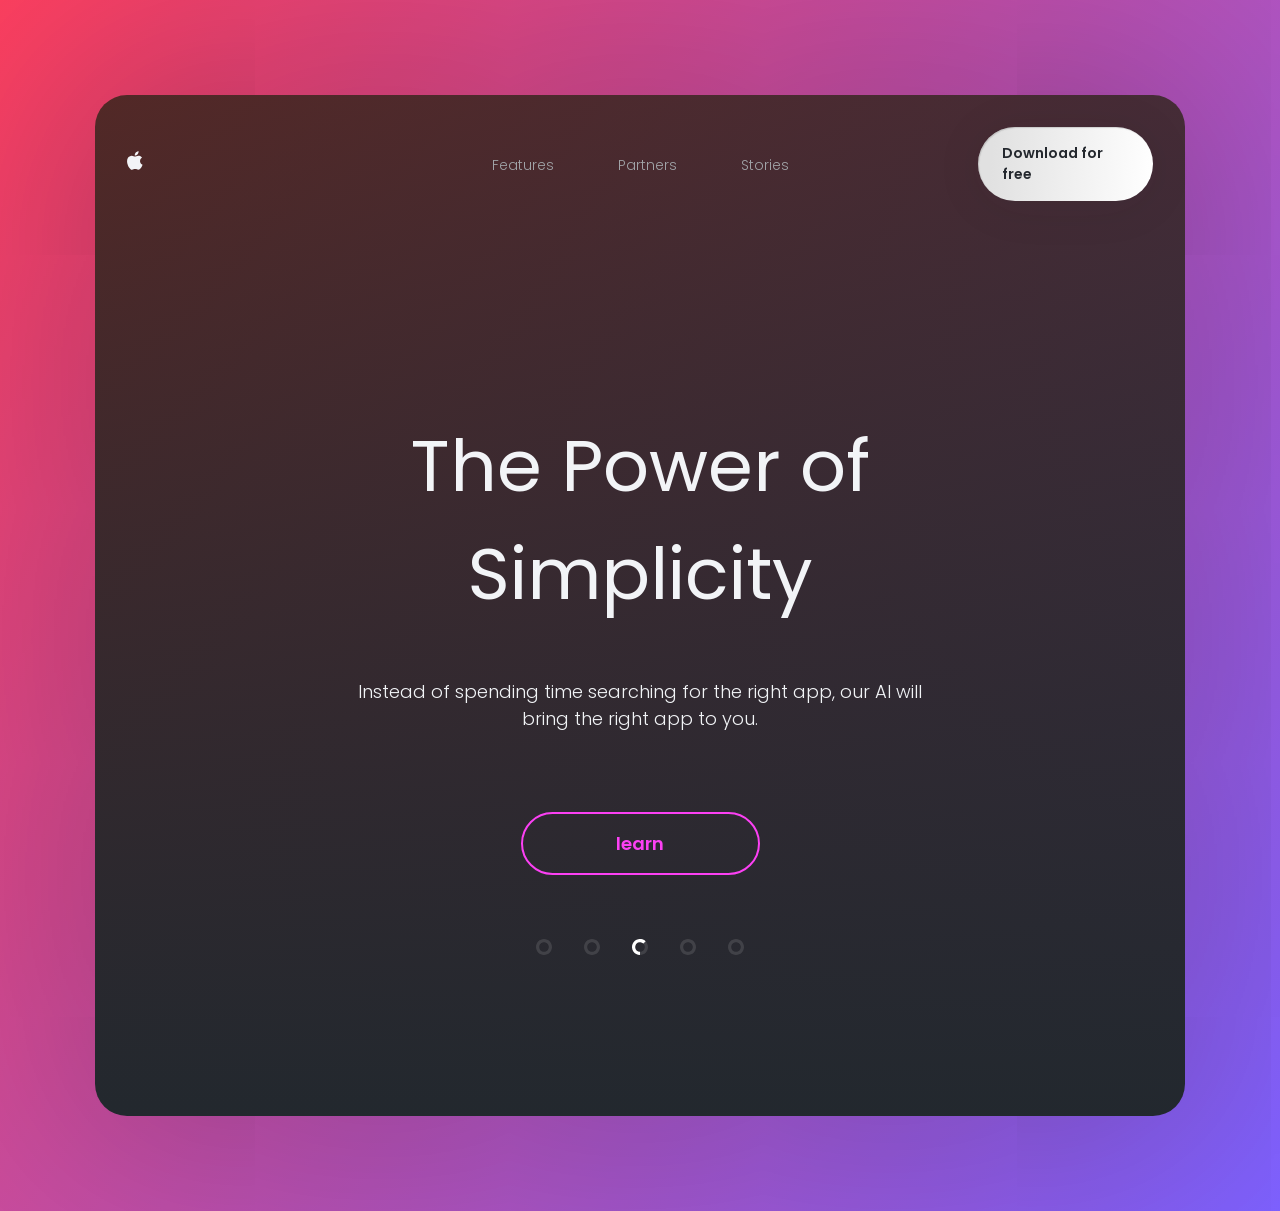
==== index.html @ ea24ecd2 "change" ====
<!DOCTYPE html>
<html lang="en">
<head>
    <meta charset="UTF-8">
    <meta http-equiv="X-UA-Compatible" content="IE=edge">
    <meta name="viewport" content="width=device-width, initial-scale=1.0">
    <title>Document</title>
    <link rel="preconnect" href="https://fonts.googleapis.com">
<link rel="preconnect" href="https://fonts.gstatic.com" crossorigin>
<link href="https://fonts.googleapis.com/css2?family=Poppins:wght@300;400;600;700&display=swap" rel="stylesheet">
<link rel="stylesheet" href="style.css">
<body>
    <div class="container">
     <header class="header">
        <a href="/" class="logo">
        <img src="img/logo.svg" alt="Apple">  
        </a>
      <nav class="nav">
        <ul>
            <li>
                <a href="">Features</a>
            </li>
            <li>
                <a href="">Partners</a>
            </li>
            <li>
                <a href="">Stories</a>
            </li>
        </ul>
      </nav>
      <a href="/" class="btn">Download for free</a>
     </header>
     <main>
        <h1>The Power of Simplicity</h1>
        <p>Instead of spending time searching for the right app, our AI will bring the right app to you.</p>
        <a href="/"class="link">learn</a>
        <div class="progress">
            <img src="img/circle.svg" alt="circle">
            <img src="img/circle.svg" alt="circle">
            <img src="img/half-circle.svg" alt="half-circle">
            <img src="img/circle.svg" alt="circle">
            <img src="img/circle.svg" alt="circle">
        </div>  
    </main>
    </div>
</body>
</html>
---- style.css ----
@import "base.css";
.container {
  max-width: 1410px;
  width: 100%;
  background: linear-gradient(
    180deg,
    rgba(43, 34, 21, 0.8) -1.22%,
    #22282e 101.33%
  );
  box-shadow: 0px 0px 250px rgba(0, 0, 0, 0.3);
  border-radius: 32px;
}
li {
  list-style: none;
}
.header,
ul {
  display: flex;
  align-items: center;
}
.header {
  padding: 32px;
  justify-content: space-between;
}
.btn {
  background: linear-gradient(93.22deg, #e1e1e1 8.37%, #ffffff 99.95%);
  box-shadow: 0px 4px 50px rgba(37, 37, 37, 0.08),
    inset 1px 1px 1px rgba(135, 135, 135, 0.32);
  border-radius: 999px;
  padding: 16px 24px;
  font-family: "Poppins";
  font-weight: 600;
  font-size: 14px;
  line-height: 21px;
  color: #24282e;
  cursor: pointer;
  border: 0;
  outline: 0;
  display: inline-block;
}
.nav a {
  font-family: "Poppins";
  font-weight: 300;
  font-size: 14px;
  line-height: 21px;
  color: #a0a3a7;
}
ul {
  gap: 64px;
}
.logo,
.btn {
  flex-basis: 175px;
}
main {
  padding-top: 179px;
  padding-bottom: 161px;
  display: flex;
  justify-content: center;
  flex-direction: column;
  align-items: center;
  text-align: center;
  max-width: 598px;
  margin-left: auto;
  margin-right: auto;
}
h1 {
  font-family: "Poppins";
  font-weight: 400;
  font-size: 72px;
  line-height: 108px;
  color: #f2f4f7;
  margin: 0;
  margin-bottom: 32px;
}
p {
  font-family: "Poppins";
  font-weight: 300;
  font-size: 18px;
  line-height: 27px;
  color: #f2f4f7;
  margin-bottom: 80px;
}
.link {
  display: inline-block;
  font-family: "Poppins";
  font-weight: 600;
  font-size: 18px;
  line-height: 27px;
  border: 2px solid #fc40f4;
  padding: 16px 24px;
  min-width: 239px;
  border-radius: 999px;
  color: #fc40f4;
}
.progress {
  margin-top: 64px;
  display: flex;
  gap: 32px;
}
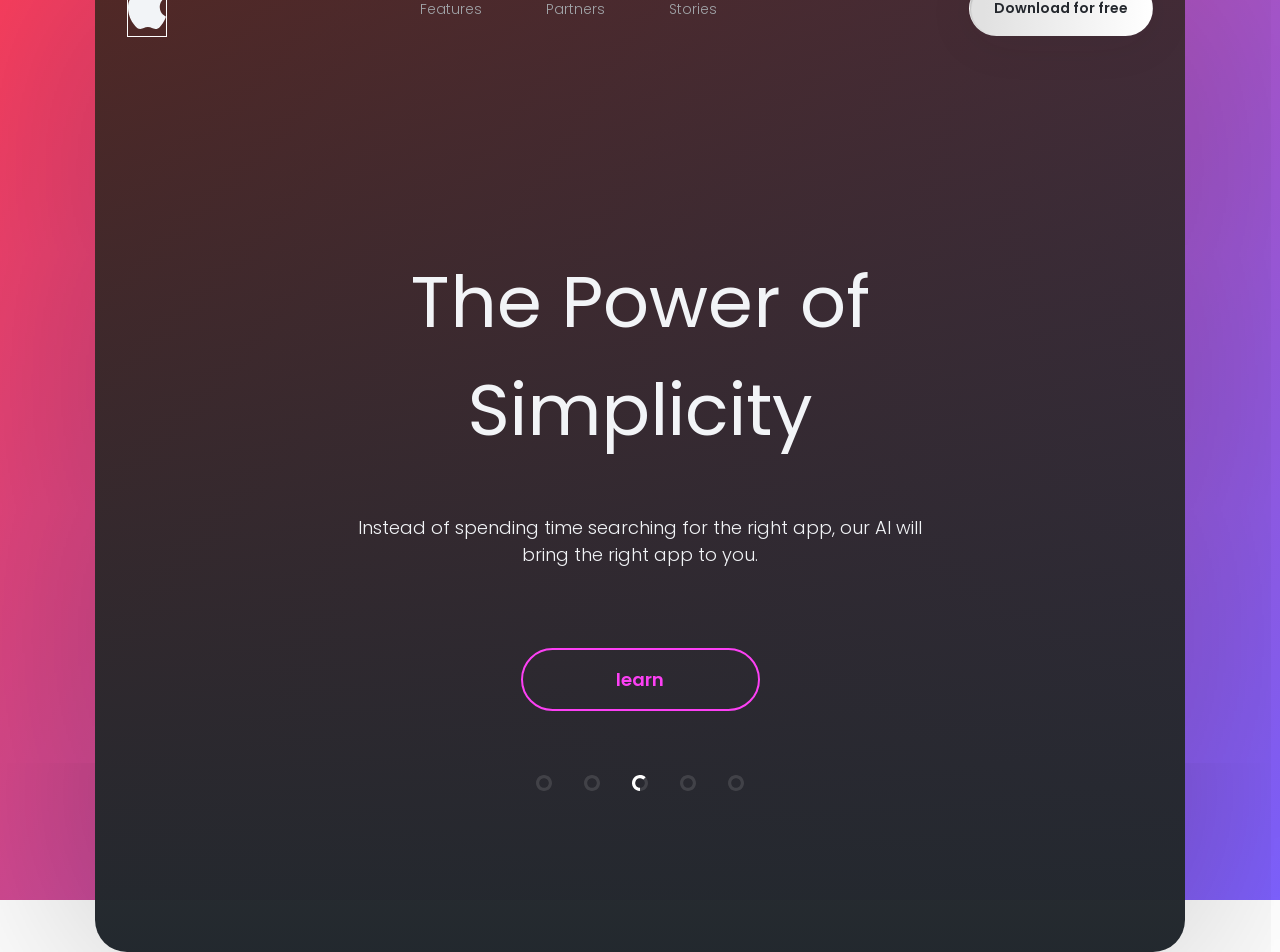
==== commit 713a4da6: "adaptive" ====
--- a/index.html
+++ b/index.html
@@ -1,47 +1,62 @@
 <!DOCTYPE html>
 <html lang="en">
-<head>
-    <meta charset="UTF-8">
-    <meta http-equiv="X-UA-Compatible" content="IE=edge">
-    <meta name="viewport" content="width=device-width, initial-scale=1.0">
+  <head>
+    <meta charset="UTF-8" />
+    <meta http-equiv="X-UA-Compatible" content="IE=edge" />
+    <meta name="viewport" content="width=device-width, initial-scale=1.0" />
     <title>Document</title>
-    <link rel="preconnect" href="https://fonts.googleapis.com">
-<link rel="preconnect" href="https://fonts.gstatic.com" crossorigin>
-<link href="https://fonts.googleapis.com/css2?family=Poppins:wght@300;400;600;700&display=swap" rel="stylesheet">
-<link rel="stylesheet" href="style.css">
-<body>
+    <link rel="preconnect" href="https://fonts.googleapis.com" />
+    <link rel="preconnect" href="https://fonts.gstatic.com" crossorigin />
+    <link
+      href="https://fonts.googleapis.com/css2?family=Poppins:wght@300;400;600;700&display=swap"
+      rel="stylesheet"
+    />
+    <link
+      href="https://fonts.googleapis.com/icon?family=Material+Icons"
+      rel="stylesheet"
+    />
+    <link rel="stylesheet" href="style.css" />
+  </head>
+  <body>
     <div class="container">
-     <header class="header">
+      <header class="header">
         <a href="/" class="logo">
-        <img src="img/logo.svg" alt="Apple">  
+          <img src="img/logo.svg" alt="Apple" />
         </a>
-      <nav class="nav">
-        <ul>
+        <nav class="nav">
+          <label for="menu" class="burger-icon">
+            <span class="material-icons"> menu </span>
+          </label>
+          <input id="menu" class="burger-input" type="checkbox" />
+          <ul>
             <li>
-                <a href="">Features</a>
+              <a href="">Features</a>
             </li>
             <li>
-                <a href="">Partners</a>
+              <a href="">Partners</a>
             </li>
             <li>
-                <a href="">Stories</a>
+              <a href="">Stories</a>
             </li>
-        </ul>
-      </nav>
-      <a href="/" class="btn">Download for free</a>
-     </header>
-     <main>
+          </ul>
+        </nav>
+        <a href="/" class="btn">Download for free</a>
+      </header>
+      <main>
         <h1>The Power of Simplicity</h1>
-        <p>Instead of spending time searching for the right app, our AI will bring the right app to you.</p>
-        <a href="/"class="link">learn</a>
+        <p>
+          Instead of spending time searching for the right app, our AI will
+          bring the right app to you.
+        </p>
+        <a href="/" class="link">learn</a>
         <div class="progress">
-            <img src="img/circle.svg" alt="circle">
-            <img src="img/circle.svg" alt="circle">
-            <img src="img/half-circle.svg" alt="half-circle">
-            <img src="img/circle.svg" alt="circle">
-            <img src="img/circle.svg" alt="circle">
-        </div>  
-    </main>
+          <img src="img/circle.svg" alt="circle" />
+          <img src="img/circle.svg" alt="circle" />
+          <img src="img/half-circle.svg" alt="half-circle" />
+          <img src="img/circle.svg" alt="circle" />
+          <img src="img/circle.svg" alt="circle" />
+        </div>
+      </main>
     </div>
-</body>
-</html>+  </body>
+</html>
--- a/style.css
+++ b/style.css
@@ -1,100 +1,3 @@
 @import "base.css";
-.container {
-  max-width: 1410px;
-  width: 100%;
-  background: linear-gradient(
-    180deg,
-    rgba(43, 34, 21, 0.8) -1.22%,
-    #22282e 101.33%
-  );
-  box-shadow: 0px 0px 250px rgba(0, 0, 0, 0.3);
-  border-radius: 32px;
-}
-li {
-  list-style: none;
-}
-.header,
-ul {
-  display: flex;
-  align-items: center;
-}
-.header {
-  padding: 32px;
-  justify-content: space-between;
-}
-.btn {
-  background: linear-gradient(93.22deg, #e1e1e1 8.37%, #ffffff 99.95%);
-  box-shadow: 0px 4px 50px rgba(37, 37, 37, 0.08),
-    inset 1px 1px 1px rgba(135, 135, 135, 0.32);
-  border-radius: 999px;
-  padding: 16px 24px;
-  font-family: "Poppins";
-  font-weight: 600;
-  font-size: 14px;
-  line-height: 21px;
-  color: #24282e;
-  cursor: pointer;
-  border: 0;
-  outline: 0;
-  display: inline-block;
-}
-.nav a {
-  font-family: "Poppins";
-  font-weight: 300;
-  font-size: 14px;
-  line-height: 21px;
-  color: #a0a3a7;
-}
-ul {
-  gap: 64px;
-}
-.logo,
-.btn {
-  flex-basis: 175px;
-}
-main {
-  padding-top: 179px;
-  padding-bottom: 161px;
-  display: flex;
-  justify-content: center;
-  flex-direction: column;
-  align-items: center;
-  text-align: center;
-  max-width: 598px;
-  margin-left: auto;
-  margin-right: auto;
-}
-h1 {
-  font-family: "Poppins";
-  font-weight: 400;
-  font-size: 72px;
-  line-height: 108px;
-  color: #f2f4f7;
-  margin: 0;
-  margin-bottom: 32px;
-}
-p {
-  font-family: "Poppins";
-  font-weight: 300;
-  font-size: 18px;
-  line-height: 27px;
-  color: #f2f4f7;
-  margin-bottom: 80px;
-}
-.link {
-  display: inline-block;
-  font-family: "Poppins";
-  font-weight: 600;
-  font-size: 18px;
-  line-height: 27px;
-  border: 2px solid #fc40f4;
-  padding: 16px 24px;
-  min-width: 239px;
-  border-radius: 999px;
-  color: #fc40f4;
-}
-.progress {
-  margin-top: 64px;
-  display: flex;
-  gap: 32px;
-}
+@import "main.css";
+@import "media.css";
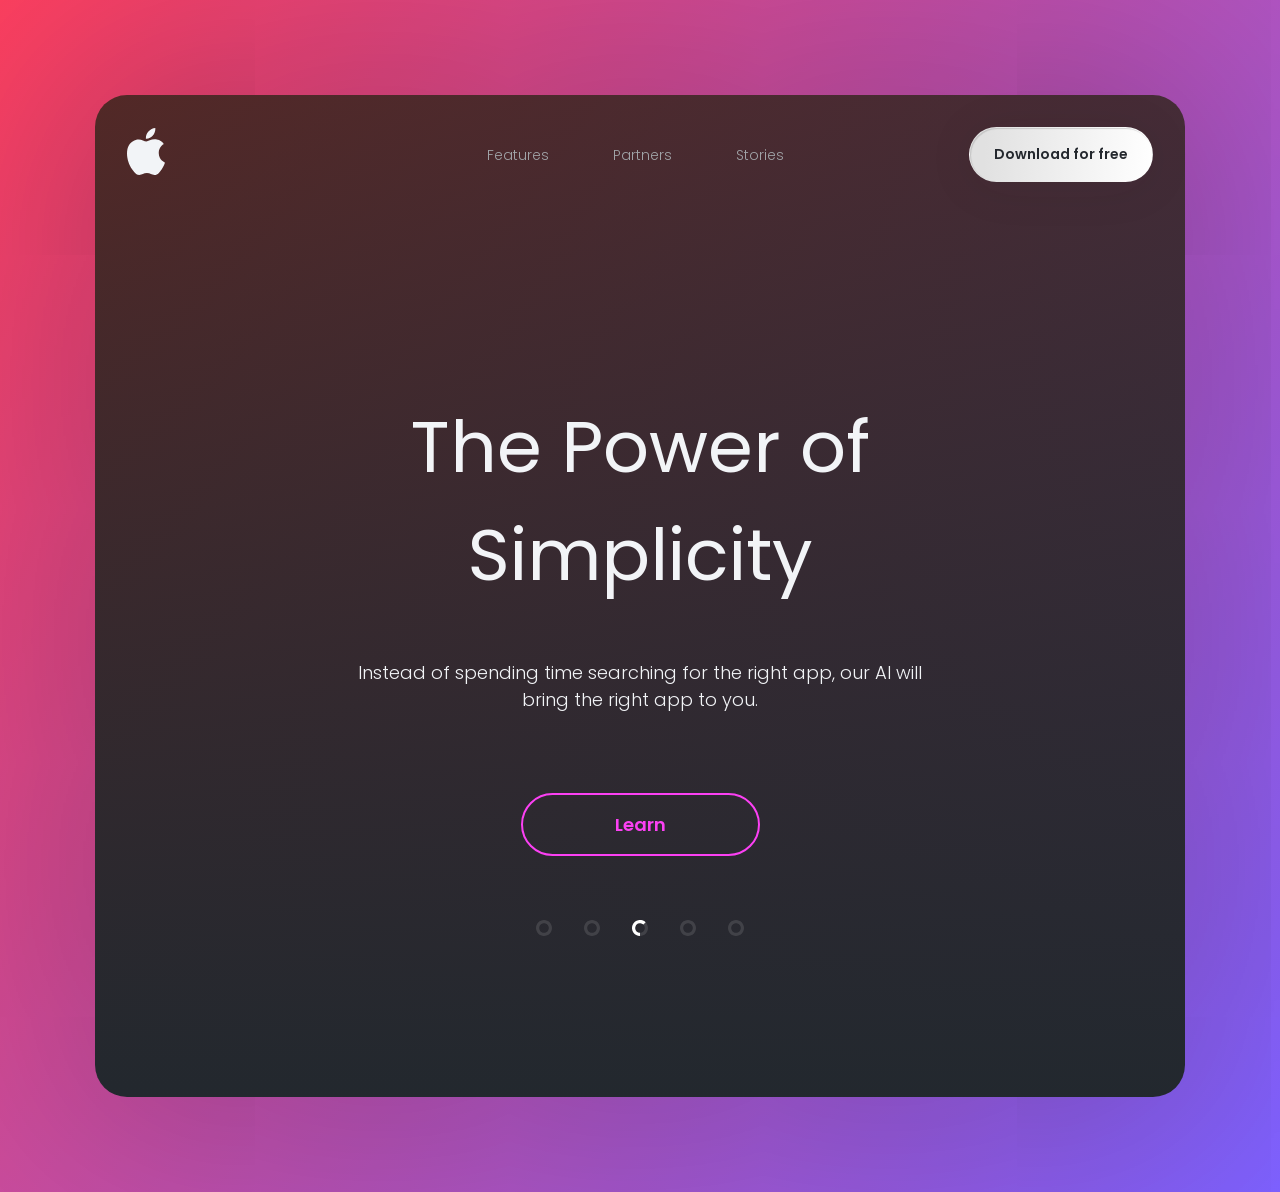
==== commit 165f5628: "responsive" ====
--- a/index.html
+++ b/index.html
@@ -4,7 +4,7 @@
     <meta charset="UTF-8" />
     <meta http-equiv="X-UA-Compatible" content="IE=edge" />
     <meta name="viewport" content="width=device-width, initial-scale=1.0" />
-    <title>Document</title>
+    <title>Power of simple</title>
     <link rel="preconnect" href="https://fonts.googleapis.com" />
     <link rel="preconnect" href="https://fonts.gstatic.com" crossorigin />
     <link
@@ -48,7 +48,7 @@
           Instead of spending time searching for the right app, our AI will
           bring the right app to you.
         </p>
-        <a href="/" class="link">learn</a>
+        <a href="/" class="link">Learn</a>
         <div class="progress">
           <img src="img/circle.svg" alt="circle" />
           <img src="img/circle.svg" alt="circle" />
